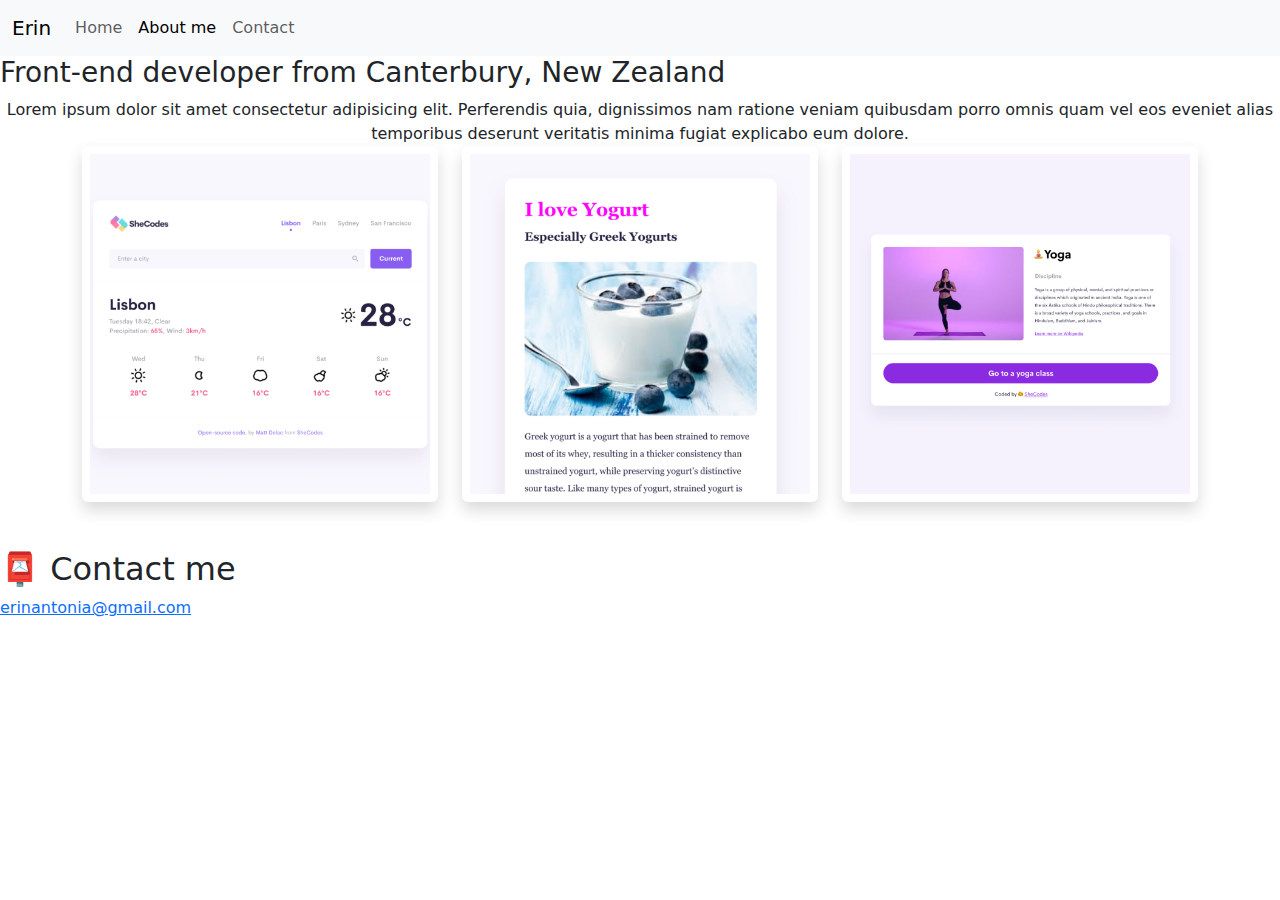
==== about.html @ 363fdc08 "Created initial html and css" ====
<!DOCTYPE html>
<html lang="en">
  <head>
    <meta charset="UTF-8" />
    <meta http-equiv="X-UA-Compatible" content="IE=edge" />
    <meta name="viewport" content="width=device-width, initial-scale=1.0" />
    <link
      href="https://cdn.jsdelivr.net/npm/bootstrap@5.3.3/dist/css/bootstrap.min.css"
      rel="stylesheet"
      integrity="sha384-QWTKZyjpPEjISv5WaRU9OFeRpok6YctnYmDr5pNlyT2bRjXh0JMhjY6hW+ALEwIH"
      crossorigin="anonymous"
    />
    <script
      src="https://cdn.jsdelivr.net/npm/bootstrap@5.3.3/dist/js/bootstrap.bundle.min.js"
      integrity="sha384-YvpcrYf0tY3lHB60NNkmXc5s9fDVZLESaAA55NDzOxhy9GkcIdslK1eN7N6jIeHz"
      crossorigin="anonymous"
    ></script>
    <link rel="stylesheet" href="style.css" />
    <title>About Erin</title>
  </head>
  <body>
    <nav class="navbar navbar-expand-lg bg-body-tertiary fixed-top">
      <div class="container-fluid">
        <a class="navbar-brand" href="index.html">Erin</a>
        <button
          class="navbar-toggler"
          type="button"
          data-bs-toggle="collapse"
          data-bs-target="#navbarNavAltMarkup"
          aria-controls="navbarNavAltMarkup"
          aria-expanded="false"
          aria-label="Toggle navigation"
        >
          <span class="navbar-toggler-icon"></span>
        </button>
        <div class="collapse navbar-collapse" id="navbarNavAltMarkup">
          <div class="navbar-nav">
            <a class="nav-link" aria-current="page" href="index.html">Home</a>
            <a class="nav-link active" href="about.html">About me</a>
            <a class="nav-link" href="about.html#contact">Contact</a>
          </div>
        </div>
      </div>
    </nav>
    <h1>About me</h1>
    <h3>Front-end developer from Canterbury, New Zealand</h3>
    <div class="about-description text-center">
      Lorem ipsum dolor sit amet consectetur adipisicing elit. Perferendis quia,
      dignissimos nam ratione veniam quibusdam porro omnis quam vel eos eveniet
      alias temporibus deserunt veritatis minima fugiat explicabo eum dolore.
    </div>
    <div class="container mb-5">
      <div class="row">
        <div class="col-md-4">
          <img
            src="images/weather.png"
            class="img-fluid rounded shadow p-2"
            alt=""
          />
        </div>
        <div class="col-md-4">
          <img
            src="images/yogurt.png"
            class="img-fluid rounded shadow p-2"
            alt=""
          />
        </div>
        <div class="col-md-4">
          <img
            src="images/yoga.png"
            class="img-fluid rounded shadow p-2"
            alt=""
          />
        </div>
      </div>
    </div>
    <div id="contact">
      <h2>📮 Contact me</h2>
      <a href="mailto:erinantonia@gmail.com" class="email-link">
        erinantonia@gmail.com
      </a>
    </div>
  </body>
</html>
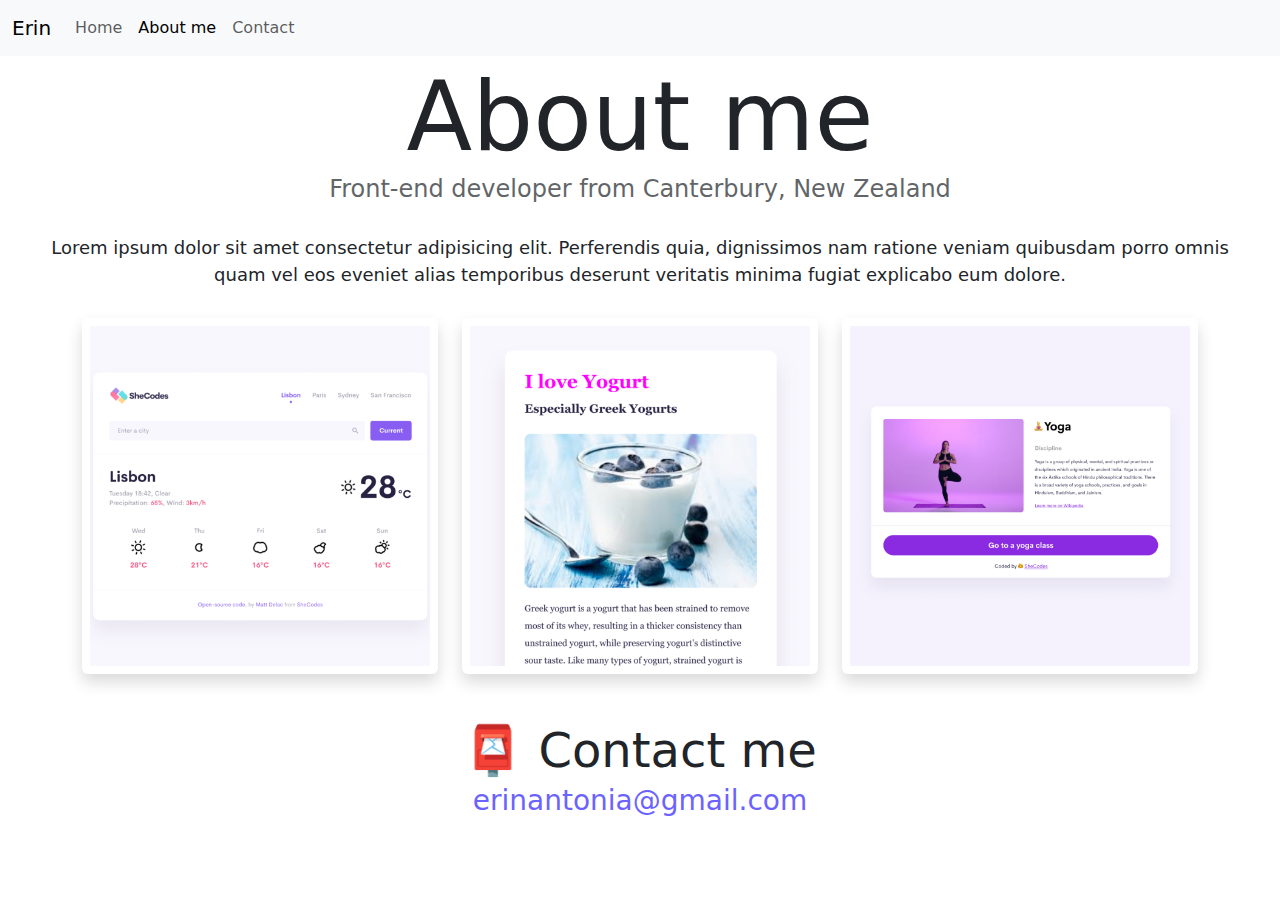
==== commit d4daf3ca: "Added relative paths to internal links" ====
--- a/about.html
+++ b/about.html
@@ -15,13 +15,13 @@
       integrity="sha384-YvpcrYf0tY3lHB60NNkmXc5s9fDVZLESaAA55NDzOxhy9GkcIdslK1eN7N6jIeHz"
       crossorigin="anonymous"
     ></script>
-    <link rel="stylesheet" href="style.css" />
+    <link rel="stylesheet" href="/src/style.css" />
     <title>About Erin</title>
   </head>
   <body>
     <nav class="navbar navbar-expand-lg bg-body-tertiary fixed-top">
       <div class="container-fluid">
-        <a class="navbar-brand" href="index.html">Erin</a>
+        <a class="navbar-brand" href="/">Erin</a>
         <button
           class="navbar-toggler"
           type="button"
@@ -35,9 +35,9 @@
         </button>
         <div class="collapse navbar-collapse" id="navbarNavAltMarkup">
           <div class="navbar-nav">
-            <a class="nav-link" aria-current="page" href="index.html">Home</a>
-            <a class="nav-link active" href="about.html">About me</a>
-            <a class="nav-link" href="about.html#contact">Contact</a>
+            <a class="nav-link" aria-current="page" href="/">Home</a>
+            <a class="nav-link active" href="/about.html">About me</a>
+            <a class="nav-link" href="/about.html#contact">Contact</a>
           </div>
         </div>
       </div>
@@ -53,21 +53,21 @@
       <div class="row">
         <div class="col-md-4">
           <img
-            src="images/weather.png"
+            src="/images/weather.png"
             class="img-fluid rounded shadow p-2"
             alt=""
           />
         </div>
         <div class="col-md-4">
           <img
-            src="images/yogurt.png"
+            src="/images/yogurt.png"
             class="img-fluid rounded shadow p-2"
             alt=""
           />
         </div>
         <div class="col-md-4">
           <img
-            src="images/yoga.png"
+            src="/images/yoga.png"
             class="img-fluid rounded shadow p-2"
             alt=""
           />
--- a/src/style.css
+++ b/src/style.css
@@ -0,0 +1,108 @@
+:root {
+  --primary-color: #6c63ff;
+  --secondary-color: #f5f2fe;
+  --box-shadow: 0 5px 10px rgba(0, 0, 0, 0.3);
+}
+
+body {
+  margin: 60px auto;
+}
+
+h1,
+h2,
+h3 {
+  text-align: center;
+  margin: 0;
+}
+
+h1 {
+  font-size: 96px;
+}
+
+h2 {
+  font-size: 48px;
+}
+
+h3 {
+  font-size: 24px;
+  opacity: 0.7;
+}
+
+p {
+  background: var(--secondary-color);
+  padding: 20px 0px;
+  border-radius: 4px;
+  font-size: 18px;
+  line-height: 1.5;
+  text-align: center;
+}
+
+.navigation-links {
+  display: flex;
+  margin-top: 40px;
+  justify-content: center;
+}
+
+.navigation-links a {
+  margin: 20px;
+  border-radius: 4px;
+  padding: 20px 15px;
+  text-decoration: none;
+  text-transform: capitalize;
+}
+
+.contact-link {
+  background: var(--primary-color);
+  box-shadow: var(--box-shadow);
+  color: white;
+}
+
+.about-link {
+  color: var(--primary-color);
+  border: 1px solid var(--primary-color);
+}
+
+.homepage-link {
+  color: var(--primary-color);
+  text-align: center;
+  display: block;
+}
+
+.about-description {
+  background: none;
+  margin: 30px;
+  font-size: 18px;
+}
+
+.email-link {
+  display: flex;
+  justify-content: center;
+  color: var(--primary-color);
+  font-size: 28px;
+  text-decoration: none;
+}
+
+.email-link:hover {
+  text-decoration: underline;
+}
+
+.homepage-paragraphs p {
+  background: none;
+  text-align: start;
+  padding: none;
+}
+
+.app-buttons {
+  background: var(--primary-color);
+  box-shadow: var(--box-shadow);
+  color: white;
+  border: none;
+  border-radius: 4px;
+  padding: 20px 15px;
+  text-decoration: none;
+  text-transform: capitalize;
+}
+
+.app-buttons:hover {
+  color: blue;
+}
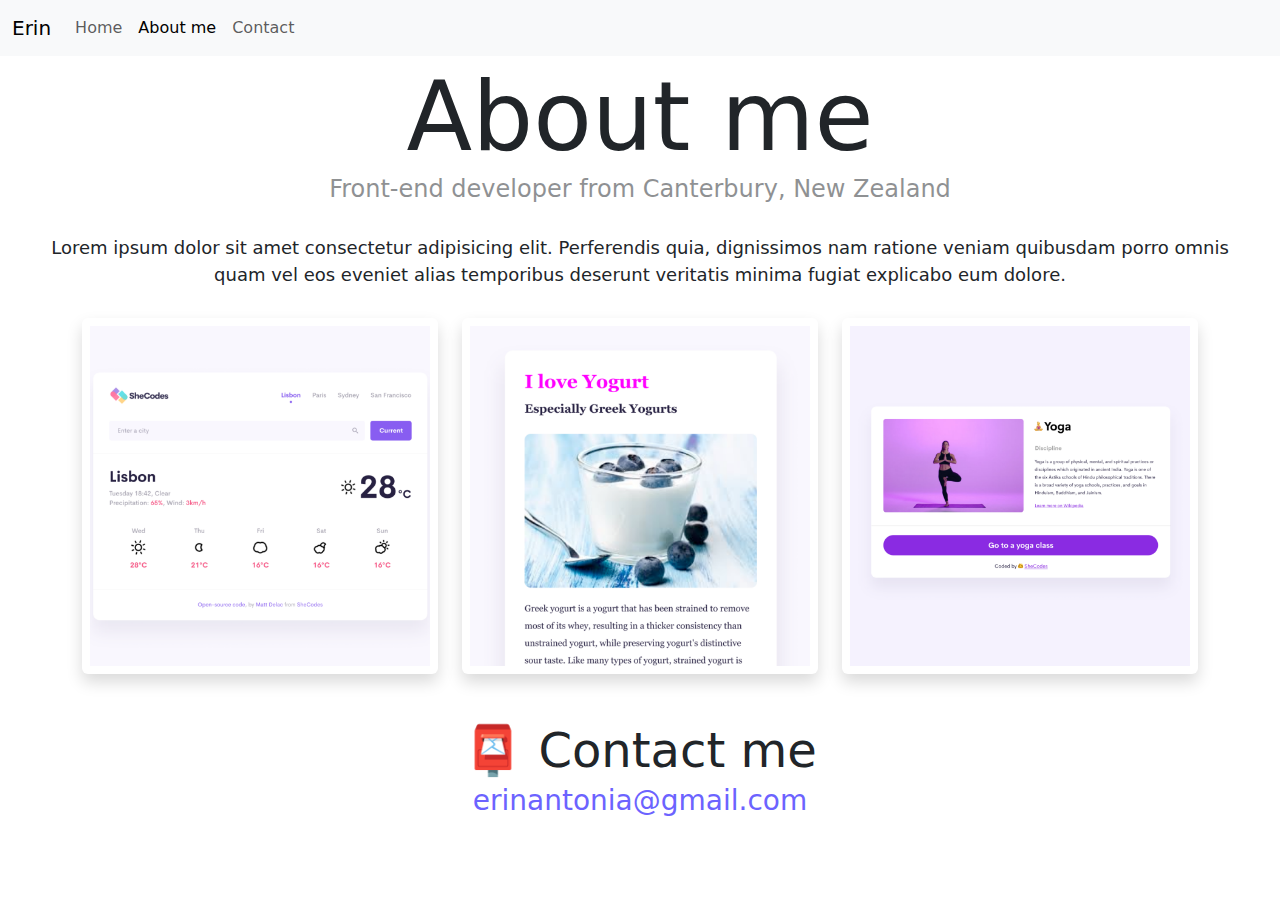
==== commit 11c42da3: "Added SEO and responsive media queries" ====
--- a/about.html
+++ b/about.html
@@ -4,6 +4,10 @@
     <meta charset="UTF-8" />
     <meta http-equiv="X-UA-Compatible" content="IE=edge" />
     <meta name="viewport" content="width=device-width, initial-scale=1.0" />
+    <meta
+      name="description"
+      content="Erin Allen is a front-end software developer based in Canterbury, New Zealand. She is currently attending Shecodes online coding academy. "
+    />
     <link
       href="https://cdn.jsdelivr.net/npm/bootstrap@5.3.3/dist/css/bootstrap.min.css"
       rel="stylesheet"
@@ -16,7 +20,7 @@
       crossorigin="anonymous"
     ></script>
     <link rel="stylesheet" href="/src/style.css" />
-    <title>About Erin</title>
+    <title>About me - Erin Allen</title>
   </head>
   <body>
     <nav class="navbar navbar-expand-lg bg-body-tertiary fixed-top">
@@ -49,34 +53,38 @@
       dignissimos nam ratione veniam quibusdam porro omnis quam vel eos eveniet
       alias temporibus deserunt veritatis minima fugiat explicabo eum dolore.
     </div>
-    <div class="container mb-5">
+    <div class="container">
       <div class="row">
-        <div class="col-md-4">
+        <div class="col-md-4 mb-5">
           <img
             src="/images/weather.png"
             class="img-fluid rounded shadow p-2"
-            alt=""
+            alt="weather-app"
           />
         </div>
-        <div class="col-md-4">
+        <div class="col-md-4 mb-5">
           <img
             src="/images/yogurt.png"
             class="img-fluid rounded shadow p-2"
-            alt=""
+            alt="yogurt-app"
           />
         </div>
-        <div class="col-md-4">
+        <div class="col-md-4 mb-5">
           <img
             src="/images/yoga.png"
             class="img-fluid rounded shadow p-2"
-            alt=""
+            alt="yoga-app"
           />
         </div>
       </div>
     </div>
     <div id="contact">
       <h2>📮 Contact me</h2>
-      <a href="mailto:erinantonia@gmail.com" class="email-link">
+      <a
+        href="mailto:erinantonia@gmail.com"
+        class="email-link"
+        title="Email Erin"
+      >
         erinantonia@gmail.com
       </a>
     </div>
--- a/src/style.css
+++ b/src/style.css
@@ -25,7 +25,7 @@
 
 h3 {
   font-size: 24px;
-  opacity: 0.7;
+  opacity: 0.5;
 }
 
 p {
@@ -106,3 +106,19 @@
 .app-buttons:hover {
   color: blue;
 }
+
+@media (max-width: 800px) {
+  h1 {
+    font-size: 48px;
+  }
+
+  h2 {
+    font-size: 32px;
+    text-align: center;
+  }
+
+  .homepage-container {
+    text-align: center;
+    padding: 15px;
+  }
+}
